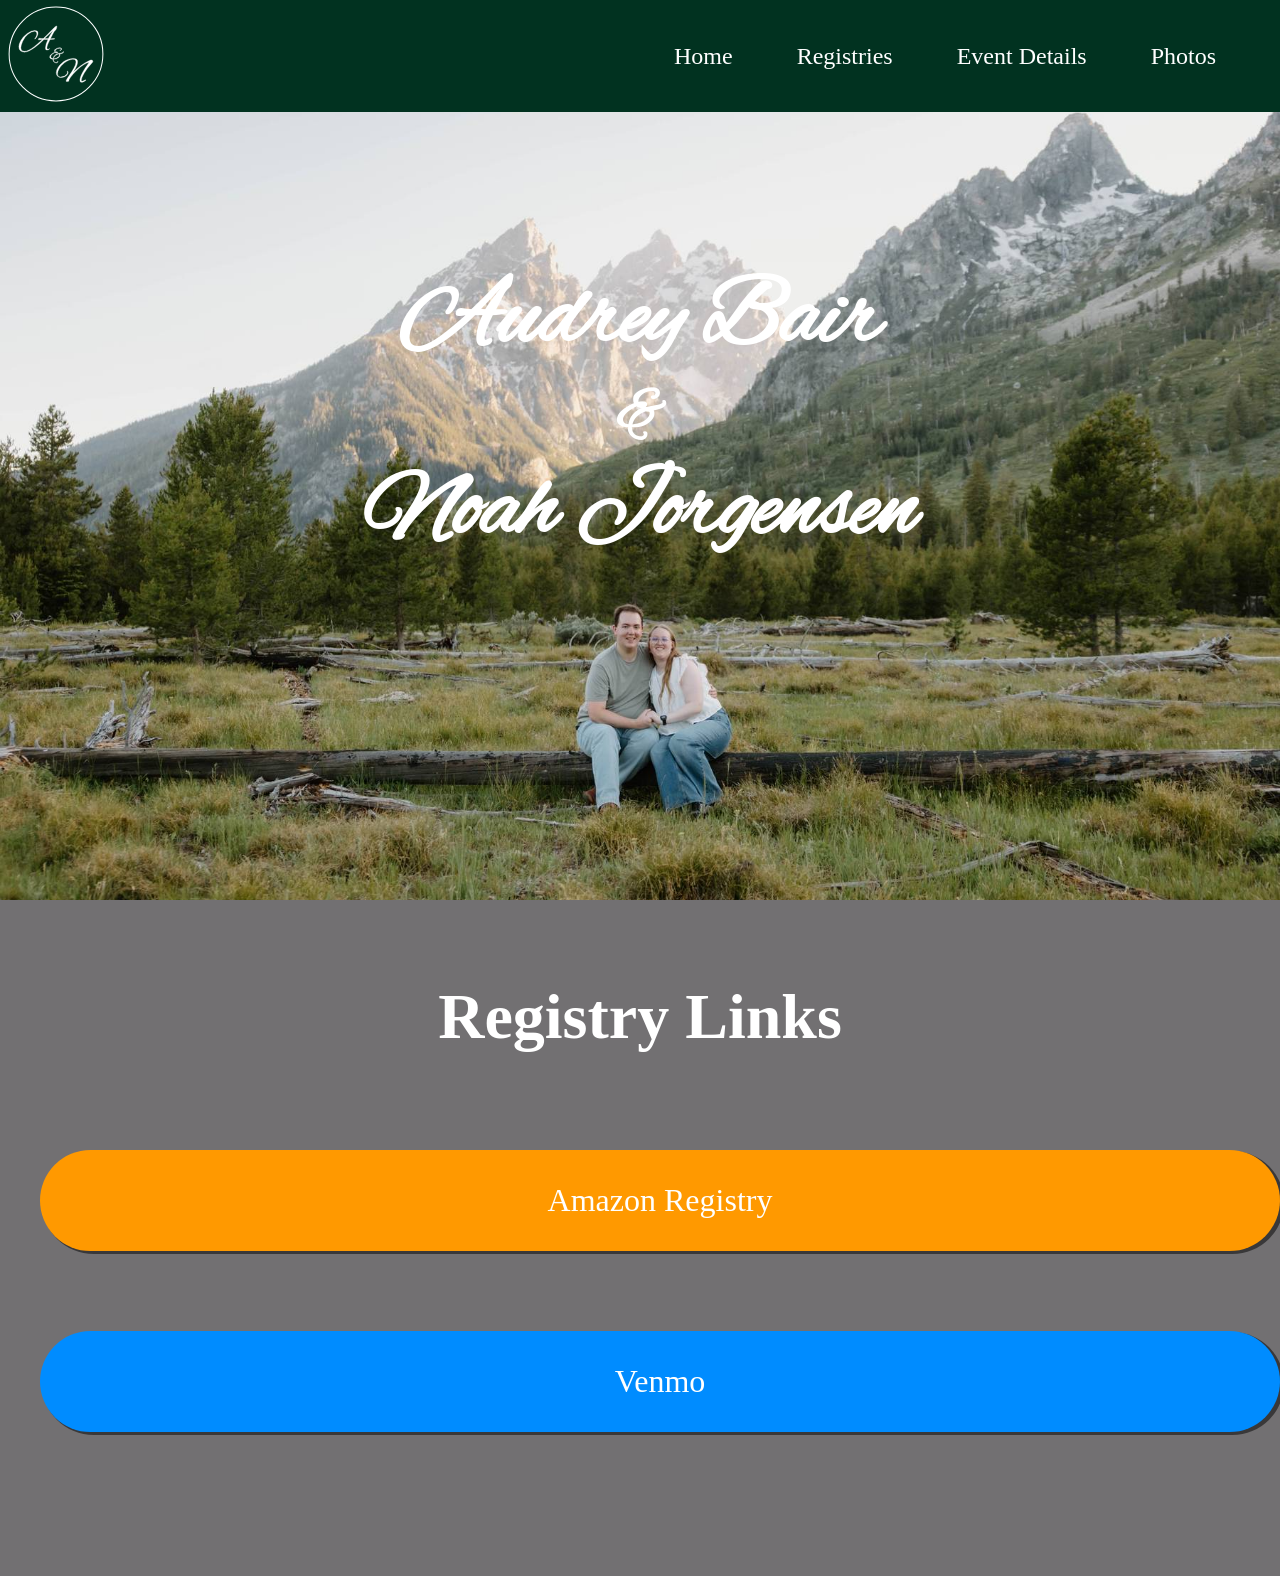
==== index.html @ b53f23a0 "more improved registry link section" ====
<!doctype html>
<html lang="en">
  <head>
    <meta charset="UTF-8" />
    <meta name="viewport" content="width=device-width, initial-scale=1.0" />
    <title>Audrey & Noah</title>

    <!-- stop bots from scraping the page -->
    <meta name="robots" content="noindex, nofollow" />

    <!-- stylesheet -->
    <link rel="stylesheet" href="assets/css/styles.css" />

    <!-- scripts -->
    <script src="assets/scripts/main.js" defer></script>

    <!-- favicon -->
    <link rel="icon" href="assets/images/favicon.svg" type="image/svg+xml" />
  </head>
  <body>
    <header>
      <nav class="navbar">
        <div class="logo">
          <a href="index.html"><img src="assets/images/logo.svg" /></a>
        </div>
        <ul class="nav-links" id="nav-links">
          <li><a href="index.html">Home</a></li>
          <li><a href="#registries">Registries</a></li>
          <li><a href="event-details.html">Event Details</a></li>
          <li><a href="engagement-photos.html">Photos</a></li>
        </ul>
        <button class="hamburger" id="hamburger" aria-label="Toggle navigation">
          <i class="nf nf-md-menu" id="open-hamburger"></i>
          <i class="nf nf-md-close" id="close-hamburger"></i>
        </button>
      </nav>
    </header>

    <main>
      <div class="hero">
        <h1 class="hero-text">
          Audrey Bair
          <div id="ampersand">&</div>
          Noah Jorgensen
        </h1>
      </div>

      <div class="link-section" id="registries">
        <h1>Registry Links</h1>
        <ul id="registry-links">
          <li id="amazon-registry-link">
            <a
              href="https://www.amazon.com/wedding/share/bairandjorgensen"
              target="_blank"
            >
              Amazon Registry
            </a>
          </li>
          <li id="venmo-registry-link">
            <a href="https://account.venmo.com/u/AudreylBair" target="_blank"
              >Venmo</a
            >
          </li>
        </ul>
      </div>
    </main>
  </body>
</html>
---- assets/css/styles.css ----
@import "https://www.nerdfonts.com/assets/css/webfont.css";

@font-face {
    font-family: 'AlexBrush';
    src: url('../fonts/alexbrush-regular-webfont.woff2') format('woff2'),
         url('../fonts/alexbrush-regular-webfont.woff') format('woff'),
         url('../fonts/AlexBrush-Regular.ttf') format('truetype');
    font-weight: normal;
    font-style: normal;
    font-display: swap;
}

* {
    box-sizing: border-box;
    font-size: 100%;
}

html, body {
  margin: 0;
  padding: 0;
  width: 100%;
  height: 100%;
  display: flex;
  flex-direction: column;
  background-color: #727072;
}

.navbar {
    position: fixed;
    top: 0;
    display: flex;
    width: 100%;
    flex-direction: row;
    background-color: #013220;
    height: 7rem;
    align-items: center;

    .logo img {
        margin-right: auto;
        height: 6rem;
        padding-left: 0.5em;
    }
    
    @media (max-width: 779px){
        .nav-links {
            display: none;
            flex-direction: column;
            position: fixed;
            top: 7rem;
            margin-top: 0;
            background-color: #013220DD;
            width: 100%;
            height: calc(100vh - 7rem);
            text-align: center;
            li {
                padding: 2em;
                margin-left: auto;
                margin-right: auto;
                display: block;
                list-style-type: none;
            }
            a {
                text-decoration: none;
                color: white;
                font-size: 4em;
            }
        }

        .hamburger {
            display: inline-block;
            background: none;
            border: none;
            font-size: 3.5em;
            margin-left: auto;
            color: white;
            vertical-align: middle;
            margin-right: 0.5em;

            #close-hamburger {
                display: none;
            }
        }
        .hamburger:hover {
            cursor: pointer;
        }
    }
    
    @media (min-width: 780px){
        .nav-links {
            align-self: center;
            display: flex;
            gap: 4em;
            justify-self: flex-end;
            margin-left: auto;
            padding-right: 4em;
            flex-direction: row;

            li {
                list-style-type: none;
                display: block;
                margin: 0;
                padding: 0;
            }
            a {
                text-decoration: none;
                color: white;
                font-size: 1.5em;
            }
        }

        .hamburger {
            display: none;
        }
    }
}

.hero {
    display: flex;
    justify-content: center;
    background-image: url('../images/hero.jpg');
    background-size: cover;
    background-position: center;
    /* aspect-ratio: 16 / 9; */
    width: 100%;
    height: calc(100vh - 7rem);
    margin-top: 7rem;
    text-align: center;
    padding-top: 10vh;

    .hero-text {
        font-family: 'AlexBrush', cursive;
        color: white;
        font-size: 6rem;
        line-height: 1.2;

        #ampersand {
           font-size: 4rem;
        }
     }
}

.link-section {
    color: white;
    margin-top: 5rem;
    margin-bottom: 9rem;

    h1 {
        font-size: 4rem;
        justify-self: center;
        text-align: center;
        margin-top: 3rem;
        margin-bottom: 6rem;
    }

    #registry-links {
        display: flex;
        flex-direction: column;
        justify-self: center;
        text-align: center;
        gap: 5rem;
        li {
            list-style-type: none;
            border-radius: 9999px;
            box-shadow: 3px 2px 0 1px rgba(0, 0, 0, 0.5);
            a {
                padding: 2rem;
                display: block;
                text-decoration: none;
                color: white;
                font-size: 2rem;
                box-decoration-break: clone;
                -webkit-box-decoration-break: clone;
            }
            
        }
        li:active {
            transform: scale(0.98);
        }

        #amazon-registry-link {
            background-color: #FF9900;
        }
        #amazon-registry-link:hover {
            background-color: #cc7a00;
        }
        
        #venmo-registry-link {
            background-color: #008CFF;
        }
        #venmo-registry-link:hover {
            background-color: #0070CC;
        }
    }
}
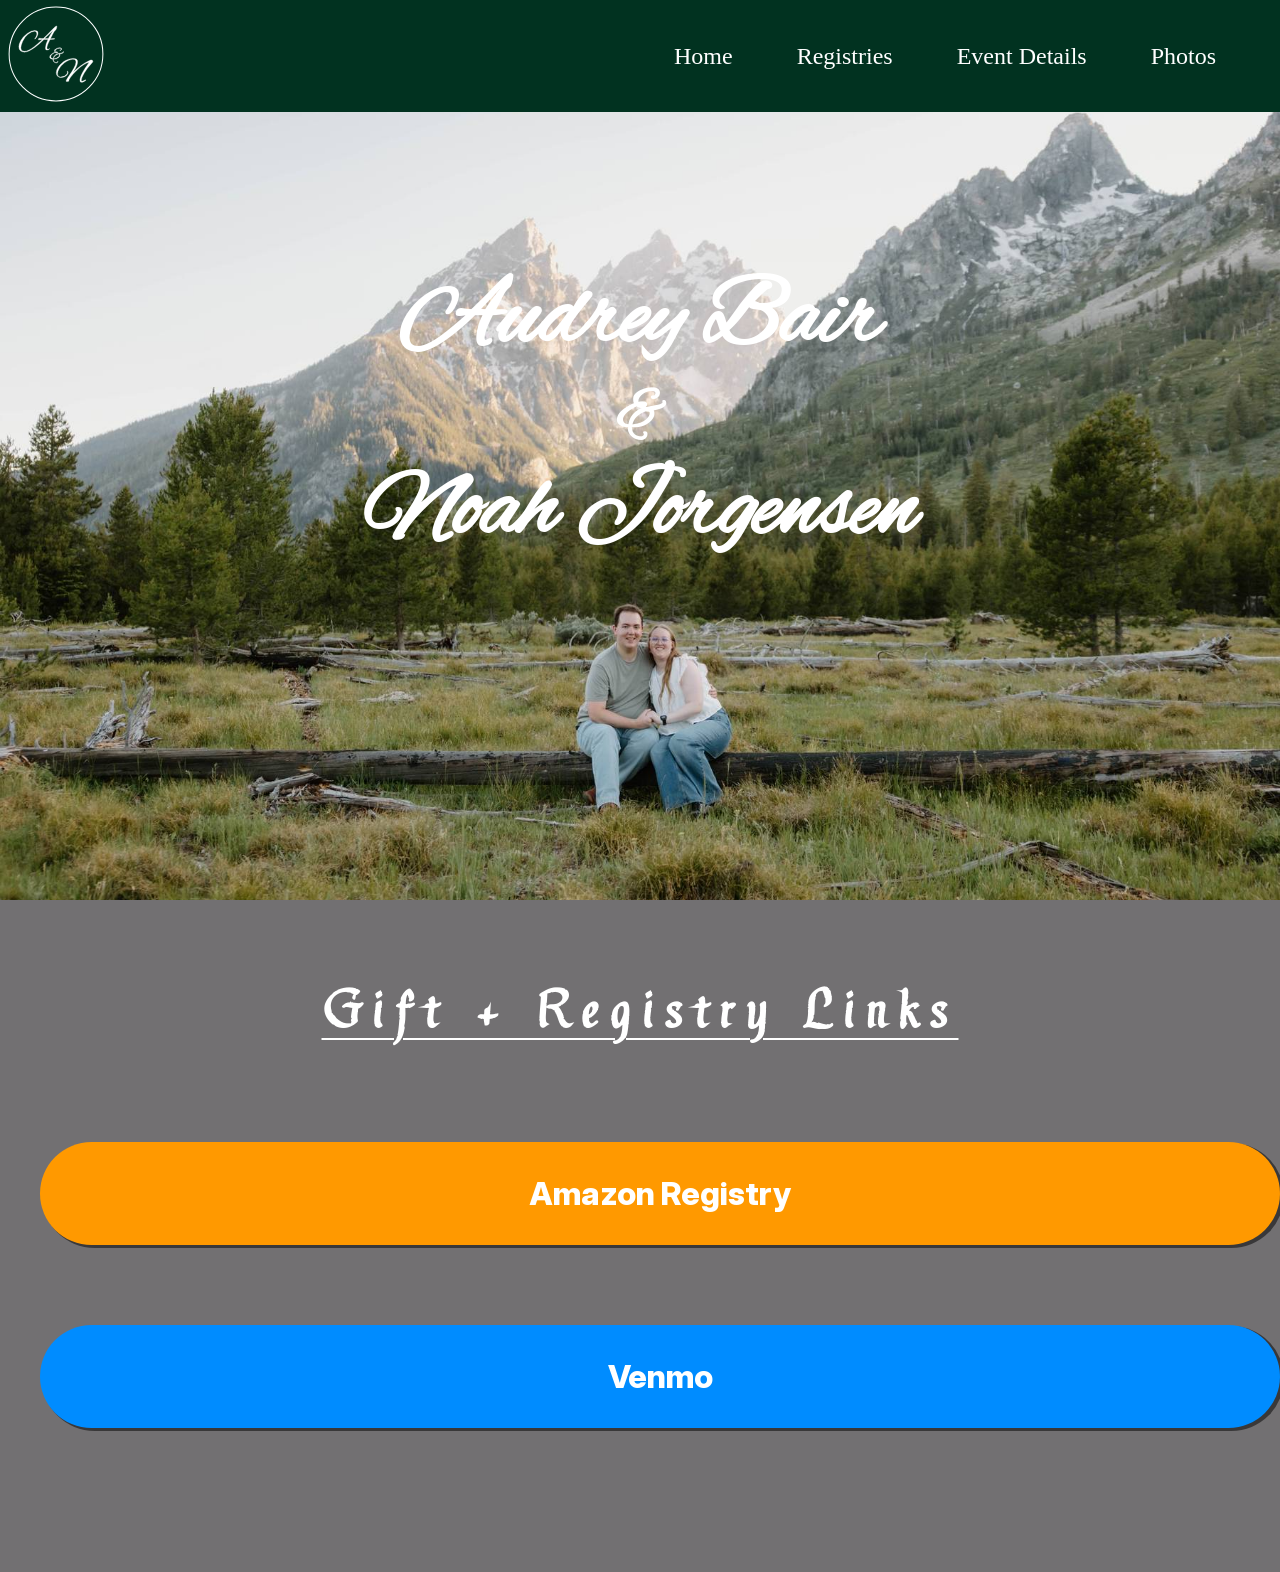
==== commit 1d0c7a59: "added Gothic Ultra OT font and fixed some styling in the link section" ====
--- a/index.html
+++ b/index.html
@@ -46,7 +46,7 @@
       </div>
 
       <div class="link-section" id="registries">
-        <h1>Registry Links</h1>
+        <h1>Gift + Registry Links</h1>
         <ul id="registry-links">
           <li id="amazon-registry-link">
             <a
--- a/assets/css/styles.css
+++ b/assets/css/styles.css
@@ -1,4 +1,6 @@
 @import "https://www.nerdfonts.com/assets/css/webfont.css";
+@import url("../fonts/inter.css");
+@import url("../fonts/gothic_ultra_ot.css");
 
 @font-face {
     font-family: 'AlexBrush';
@@ -145,11 +147,17 @@
     margin-bottom: 9rem;
 
     h1 {
+        font-family: "gothic_ultra_otregular";
+        letter-spacing: 0.5ch;
+        text-decoration: underline;
+        text-underline-offset: 0.15em;
+        text-decoration-thickness: 2px;
         font-size: 4rem;
-        justify-self: center;
         text-align: center;
         margin-top: 3rem;
         margin-bottom: 6rem;
+        margin-left: auto;
+        margin-right: auto;
     }
 
     #registry-links {
@@ -158,6 +166,8 @@
         justify-self: center;
         text-align: center;
         gap: 5rem;
+        font-family: "InterVariable";
+        font-weight: 800;
         li {
             list-style-type: none;
             border-radius: 9999px;
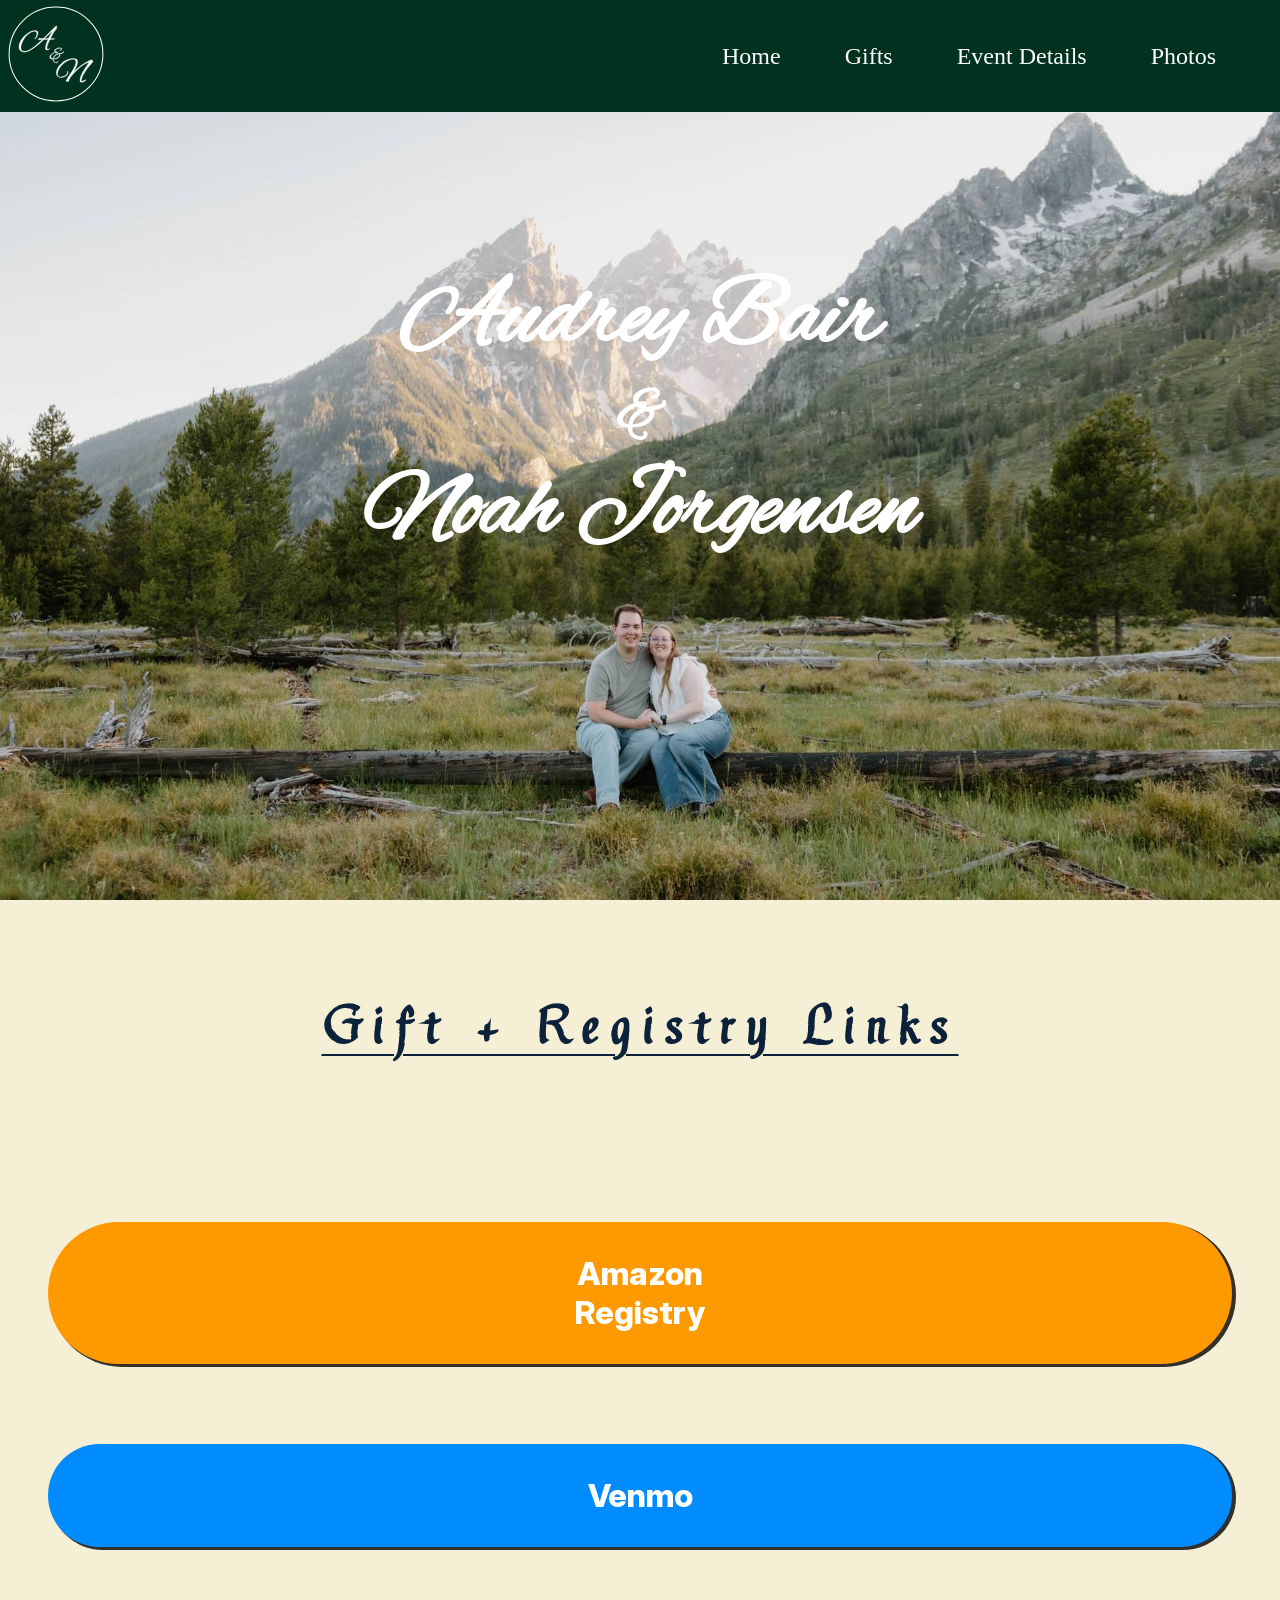
==== commit 69b4e0fb: "trying to fix the formatting" ====
--- a/index.html
+++ b/index.html
@@ -25,7 +25,7 @@
         </div>
         <ul class="nav-links" id="nav-links">
           <li><a href="index.html">Home</a></li>
-          <li><a href="#registries">Registries</a></li>
+          <li><a href="#registries">Gifts</a></li>
           <li><a href="event-details.html">Event Details</a></li>
           <li><a href="engagement-photos.html">Photos</a></li>
         </ul>
--- a/assets/css/styles.css
+++ b/assets/css/styles.css
@@ -24,7 +24,8 @@
   height: 100%;
   display: flex;
   flex-direction: column;
-  background-color: #727072;
+  background-color: #F5EFD6;
+  color: #0C223B;
 }
 
 .navbar {
@@ -147,6 +148,7 @@
     margin-bottom: 9rem;
 
     h1 {
+        color: #0C223B;
         font-family: "gothic_ultra_otregular";
         letter-spacing: 0.5ch;
         text-decoration: underline;
@@ -158,21 +160,26 @@
         margin-bottom: 6rem;
         margin-left: auto;
         margin-right: auto;
+        padding: 1rem;
     }
 
     #registry-links {
+        padding: 3rem;
         display: flex;
         flex-direction: column;
         justify-self: center;
-        text-align: center;
         gap: 5rem;
         font-family: "InterVariable";
         font-weight: 800;
         li {
             list-style-type: none;
             border-radius: 9999px;
-            box-shadow: 3px 2px 0 1px rgba(0, 0, 0, 0.5);
+            box-shadow: 3px 2px 0 1px rgba(0, 0, 0, 0.8);
             a {
+                text-align: center;
+                margin-left: auto;
+                margin-right: auto;
+                max-width: 20rem;
                 padding: 2rem;
                 display: block;
                 text-decoration: none;
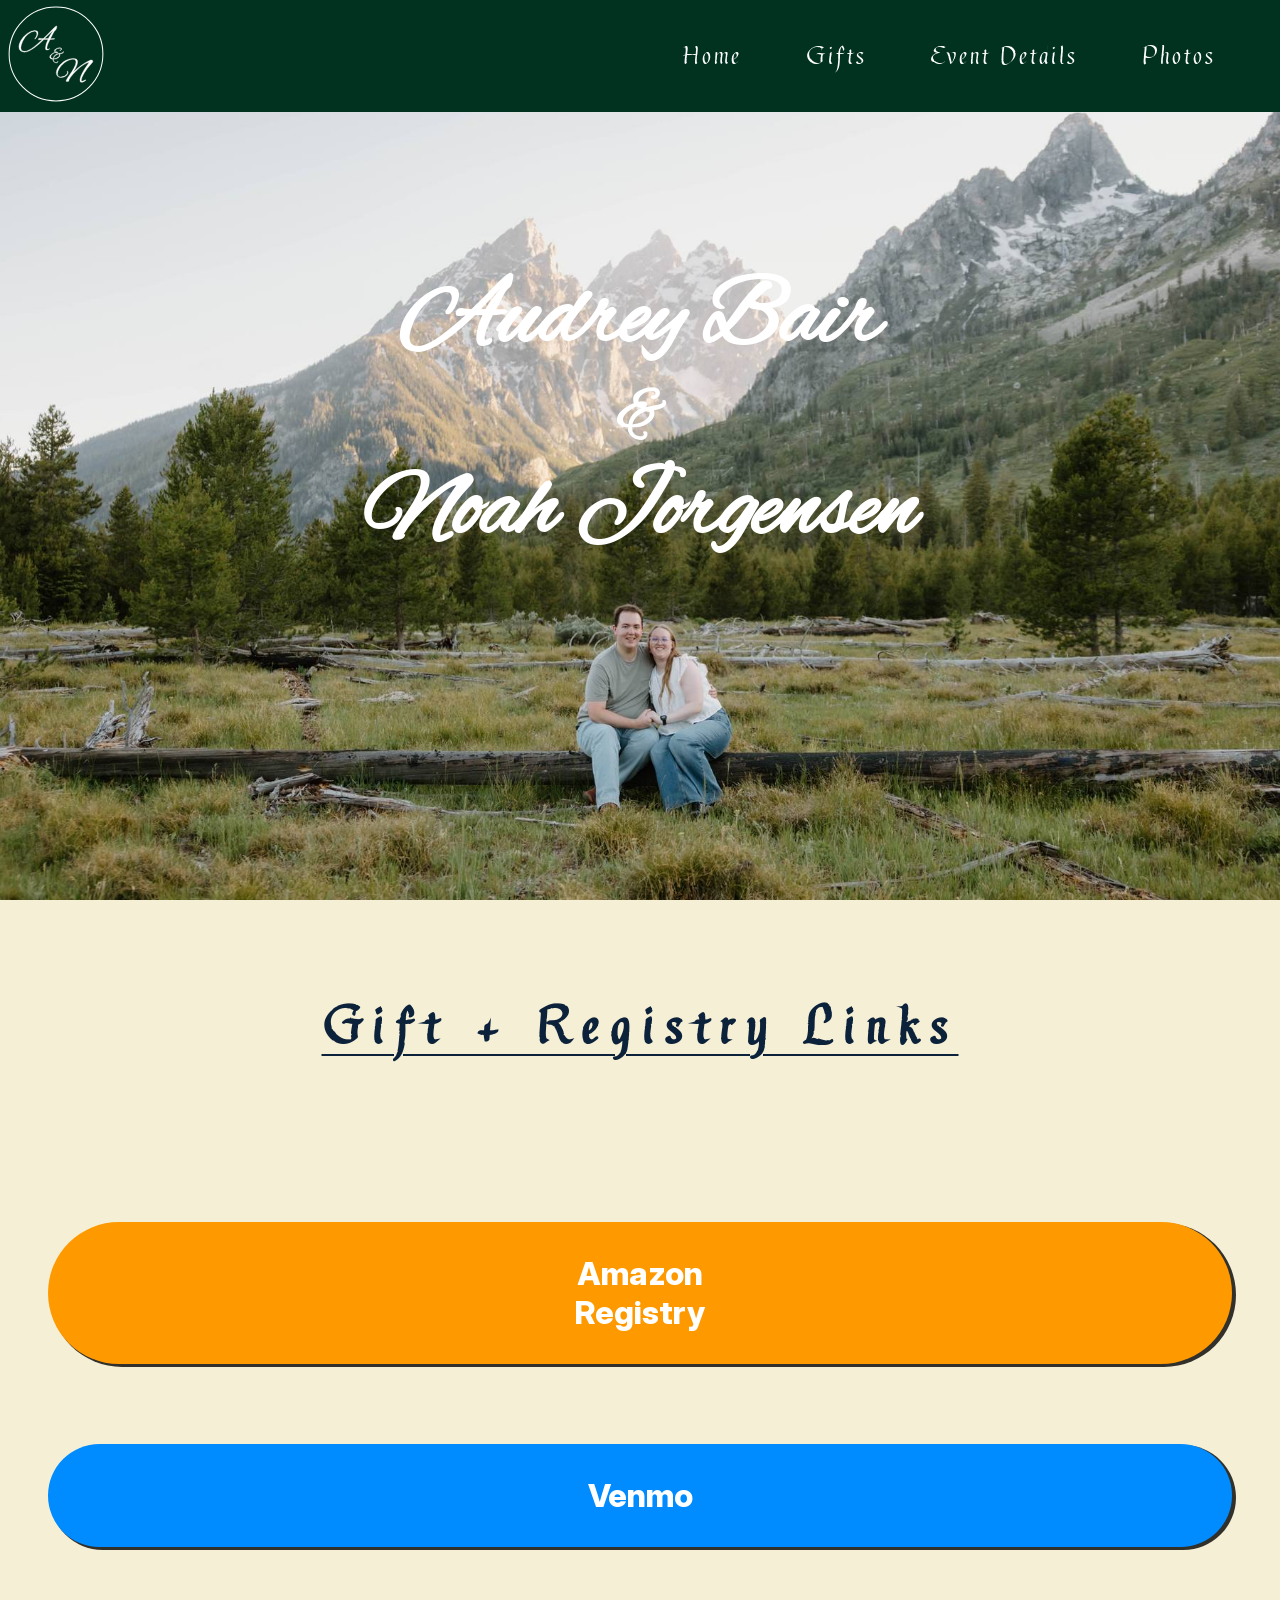
==== commit d3395583: "fixe nav menu with help from ai" ====
--- a/index.html
+++ b/index.html
@@ -46,7 +46,7 @@
       </div>
 
       <div class="link-section" id="registries">
-        <h1>Gift + Registry Links</h1>
+        <h2>Gift + Registry Links</h1>
         <ul id="registry-links">
           <li id="amazon-registry-link">
             <a
--- a/assets/css/styles.css
+++ b/assets/css/styles.css
@@ -28,7 +28,24 @@
   color: #0C223B;
 }
 
+h2 {
+    font-family: "gothic_ultra_otregular";
+    letter-spacing: 0.5ch;
+    text-decoration: underline;
+    text-underline-offset: 0.15em;
+    text-decoration-thickness: 2px;
+    font-size: 4rem;
+    text-align: center;
+    margin-top: 3rem;
+    margin-bottom: 6rem;
+    margin-left: auto;
+    margin-right: auto;
+    padding: 1rem;
+}
+
 .navbar {
+    font-family: "gothic_ultra_otregular";
+    letter-spacing: 0.5ch;
     position: fixed;
     top: 0;
     display: flex;
@@ -42,6 +59,10 @@
         margin-right: auto;
         height: 6rem;
         padding-left: 0.5em;
+    }
+
+    .nav-links {
+        display: none;
     }
     
     @media (max-width: 779px){
@@ -54,11 +75,10 @@
             background-color: #013220DD;
             width: 100%;
             height: calc(100vh - 7rem);
-            text-align: center;
+            text-align: right;
             li {
                 padding: 2em;
                 margin-left: auto;
-                margin-right: auto;
                 display: block;
                 list-style-type: none;
             }
@@ -107,7 +127,7 @@
             a {
                 text-decoration: none;
                 color: white;
-                font-size: 1.5em;
+                font-size: 2em;
             }
         }
 
@@ -147,20 +167,8 @@
     margin-top: 5rem;
     margin-bottom: 9rem;
 
-    h1 {
+    h2 {
         color: #0C223B;
-        font-family: "gothic_ultra_otregular";
-        letter-spacing: 0.5ch;
-        text-decoration: underline;
-        text-underline-offset: 0.15em;
-        text-decoration-thickness: 2px;
-        font-size: 4rem;
-        text-align: center;
-        margin-top: 3rem;
-        margin-bottom: 6rem;
-        margin-left: auto;
-        margin-right: auto;
-        padding: 1rem;
     }
 
     #registry-links {
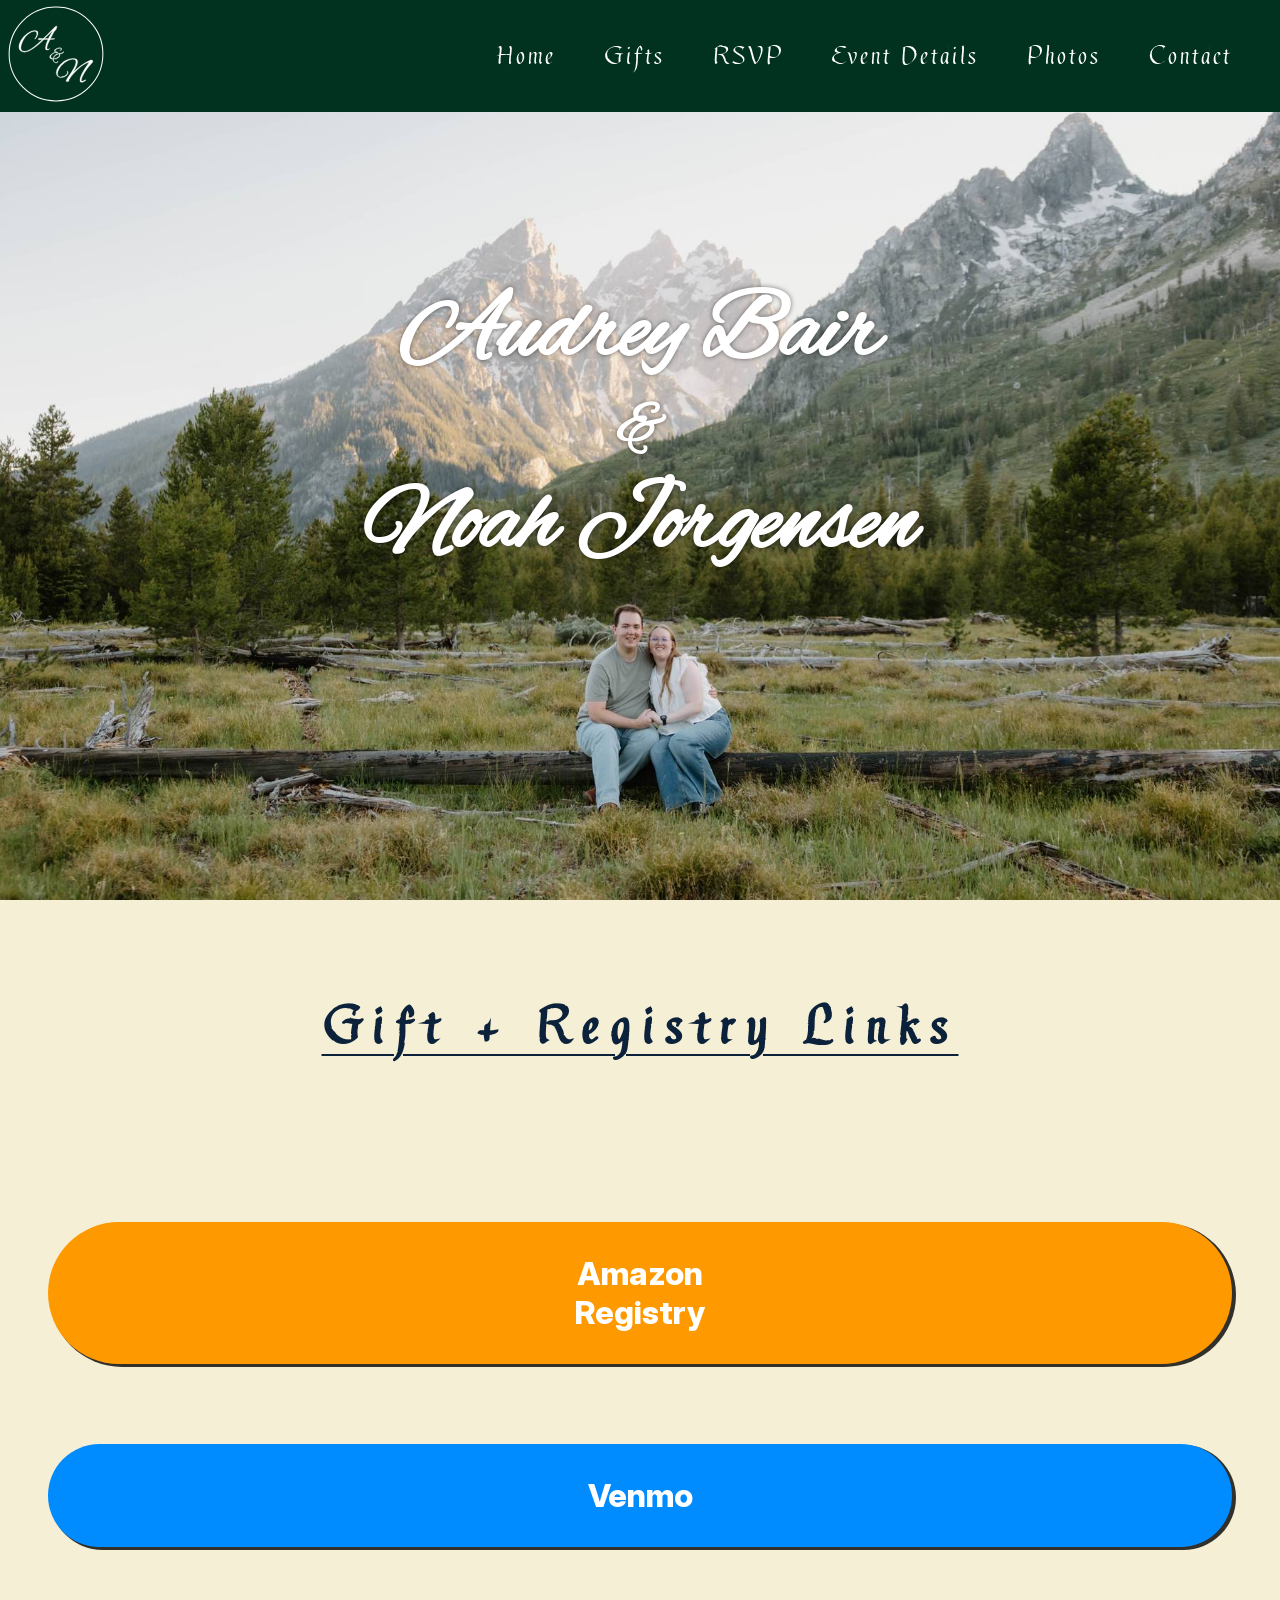
==== commit b8f0beba: "added new pages and links. fixed broken link" ====
--- a/index.html
+++ b/index.html
@@ -26,8 +26,10 @@
         <ul class="nav-links" id="nav-links">
           <li><a href="index.html">Home</a></li>
           <li><a href="#registries">Gifts</a></li>
+          <li><a href="https://forms.gle/cAbMbGVrTNaUmEsQ9" target="_blank">RSVP</a></li>
           <li><a href="event-details.html">Event Details</a></li>
           <li><a href="engagement-photos.html">Photos</a></li>
+          <li><a href="contact.html">Contact</a></li>
         </ul>
         <button class="hamburger" id="hamburger" aria-label="Toggle navigation">
           <i class="nf nf-md-menu" id="open-hamburger"></i>
--- a/assets/css/styles.css
+++ b/assets/css/styles.css
@@ -44,6 +44,7 @@
 }
 
 .navbar {
+    z-index: 100;
     font-family: "gothic_ultra_otregular";
     letter-spacing: 0.5ch;
     position: fixed;
@@ -60,12 +61,8 @@
         height: 6rem;
         padding-left: 0.5em;
     }
-
-    .nav-links {
-        display: none;
-    }
     
-    @media (max-width: 779px){
+    @media (max-width: 870px){
         .nav-links {
             display: none;
             flex-direction: column;
@@ -76,8 +73,10 @@
             width: 100%;
             height: calc(100vh - 7rem);
             text-align: right;
+            overflow: auto;
+            padding: 1.5rem;
             li {
-                padding: 2em;
+                padding: 1.5em;
                 margin-left: auto;
                 display: block;
                 list-style-type: none;
@@ -108,14 +107,14 @@
         }
     }
     
-    @media (min-width: 780px){
+    @media (min-width: 870px){
         .nav-links {
             align-self: center;
             display: flex;
-            gap: 4em;
+            gap: 3em;
             justify-self: flex-end;
             margin-left: auto;
-            padding-right: 4em;
+            padding-right: 3em;
             flex-direction: row;
 
             li {
@@ -148,9 +147,13 @@
     height: calc(100vh - 7rem);
     margin-top: 7rem;
     text-align: center;
-    padding-top: 10vh;
+    text-shadow: 0 0 5px rgba(0, 0, 0, 0.5);
+    padding-left: 2rem;
+    padding-right: 2rem;
 
     .hero-text {
+        align-self: center;
+        transform: translateY(-8vh);
         font-family: 'AlexBrush', cursive;
         color: white;
         font-size: 6rem;
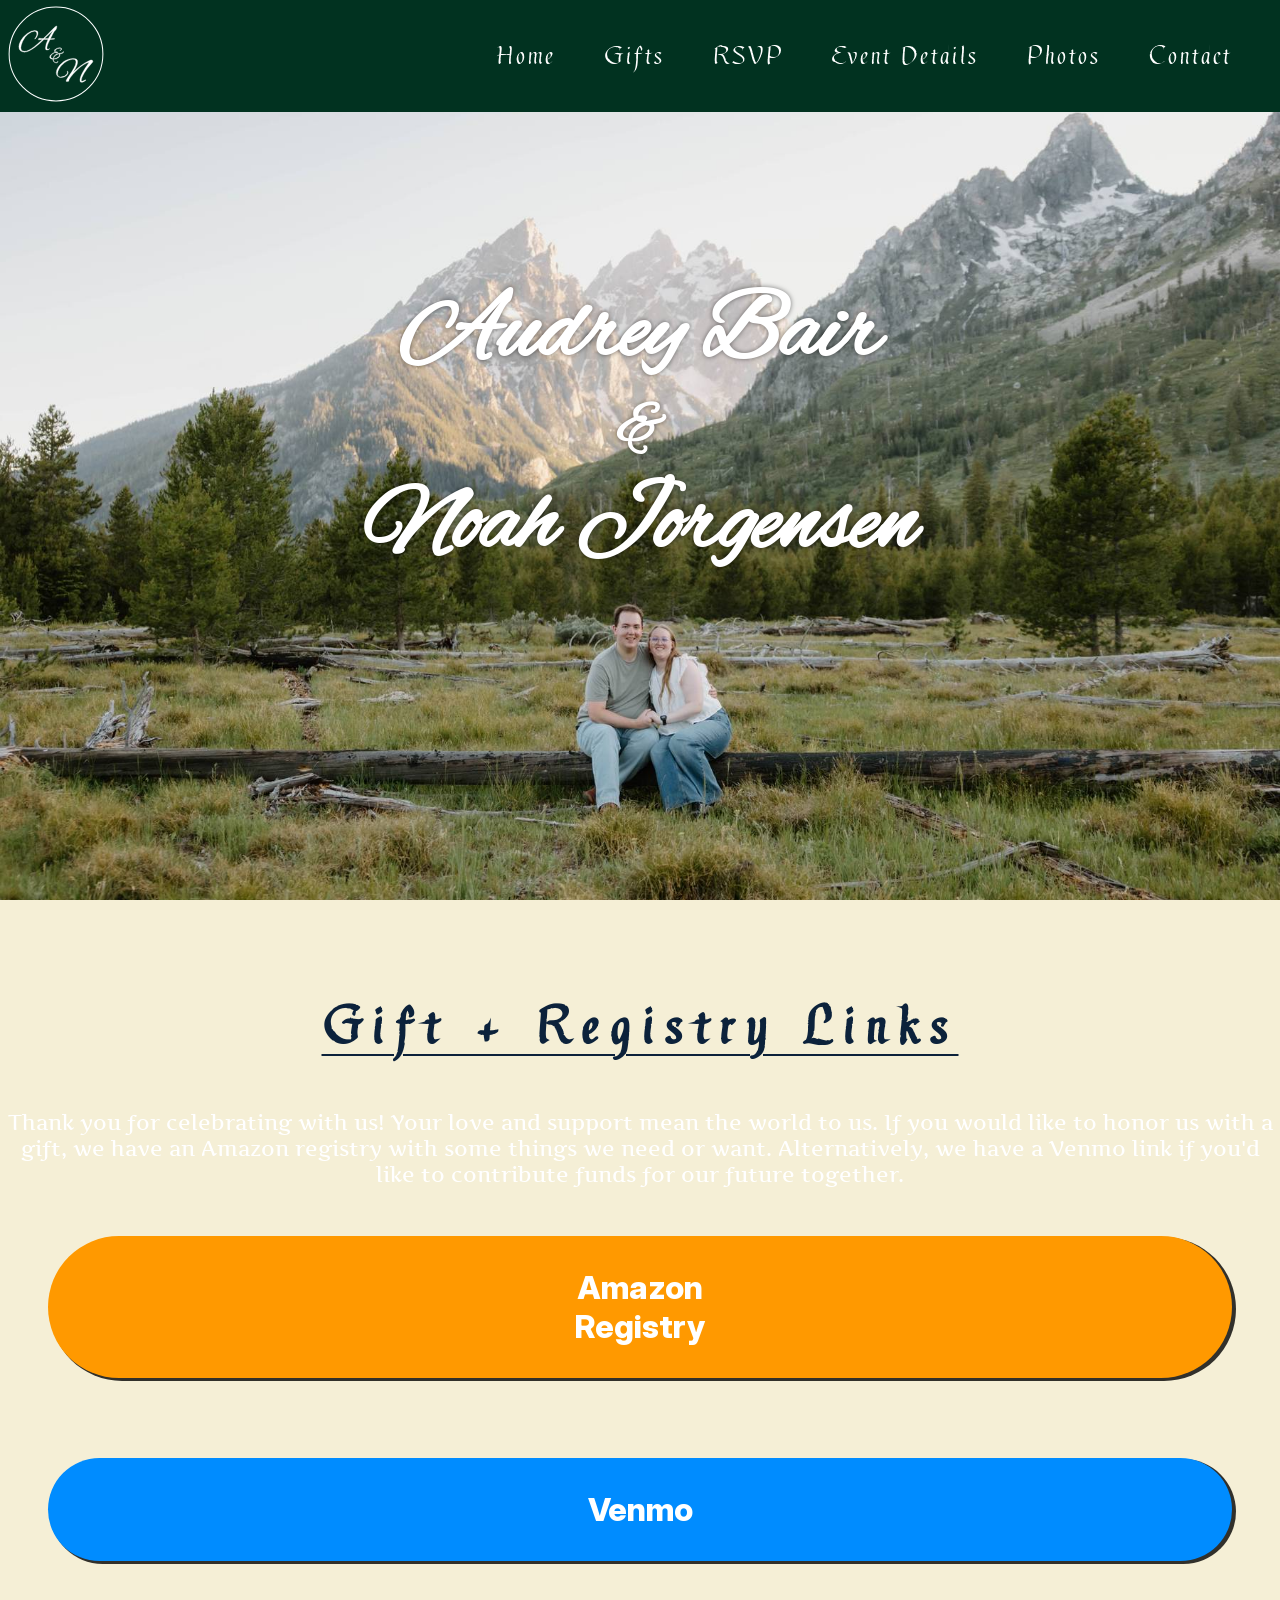
==== commit c710f0f3: "added a blurb before links" ====
--- a/index.html
+++ b/index.html
@@ -49,6 +49,13 @@
 
       <div class="link-section" id="registries">
         <h2>Gift + Registry Links</h1>
+          <p>
+            <!-- <img src="https://media4.giphy.com/media/v1.Y2lkPTc5MGI3NjExM3RsNmVkcTM2eGZrbG8ydHQ1M2JyNjFkMzEzNXd2bm1tdnpldHZ0ciZlcD12MV9pbnRlcm5hbF9naWZfYnlfaWQmY3Q9Zw/eV3B6VcUIrBFm/giphy.gif"> -->
+            Thank you for celebrating with us!
+            Your love and support mean the world to us.
+            If you would like to honor us with a gift, we have an Amazon registry with some things we need or want.
+            Alternatively, we have a Venmo link if you'd like to contribute funds for our future together.
+        </p>
         <ul id="registry-links">
           <li id="amazon-registry-link">
             <a
--- a/assets/css/styles.css
+++ b/assets/css/styles.css
@@ -1,6 +1,7 @@
 @import "https://www.nerdfonts.com/assets/css/webfont.css";
 @import url("../fonts/inter.css");
 @import url("../fonts/gothic_ultra_ot.css");
+@import url("../fonts/artifika.css");
 
 @font-face {
     font-family: 'AlexBrush';
@@ -15,17 +16,21 @@
 * {
     box-sizing: border-box;
     font-size: 100%;
+    margin: 0;
+    padding: 0;
 }
 
 html, body {
-  margin: 0;
-  padding: 0;
-  width: 100%;
-  height: 100%;
-  display: flex;
-  flex-direction: column;
-  background-color: #F5EFD6;
-  color: #0C223B;
+    width: 100%;
+    height: 100%;
+    display: flex;
+    flex-direction: column;
+    background-color: #F5EFD6;
+    color: #0C223B;
+}
+
+body {
+    margin-top: 7rem;
 }
 
 h2 {
@@ -34,13 +39,37 @@
     text-decoration: underline;
     text-underline-offset: 0.15em;
     text-decoration-thickness: 2px;
+    margin-top: 1em;
+    margin-bottom: 0.5em;
     font-size: 4rem;
     text-align: center;
-    margin-top: 3rem;
-    margin-bottom: 6rem;
     margin-left: auto;
     margin-right: auto;
     padding: 1rem;
+}
+
+h3 {
+    font-family: "gothic_ultra_otregular";
+    letter-spacing: 0.5ch;
+    font-size: 3rem;
+    text-align: center;
+    margin-left: auto;
+    margin-right: auto;
+    padding: 1rem;
+}
+
+p {
+    text-align: center;
+    font-family: "artifika";
+    font-size: 1.3rem;
+}
+
+.email-link {
+    display: block;
+    text-decoration: none;
+    color: inherit;
+    font-size: 1.1em;
+    line-height: 2em;
 }
 
 .navbar {
@@ -145,7 +174,6 @@
     /* aspect-ratio: 16 / 9; */
     width: 100%;
     height: calc(100vh - 7rem);
-    margin-top: 7rem;
     text-align: center;
     text-shadow: 0 0 5px rgba(0, 0, 0, 0.5);
     padding-left: 2rem;
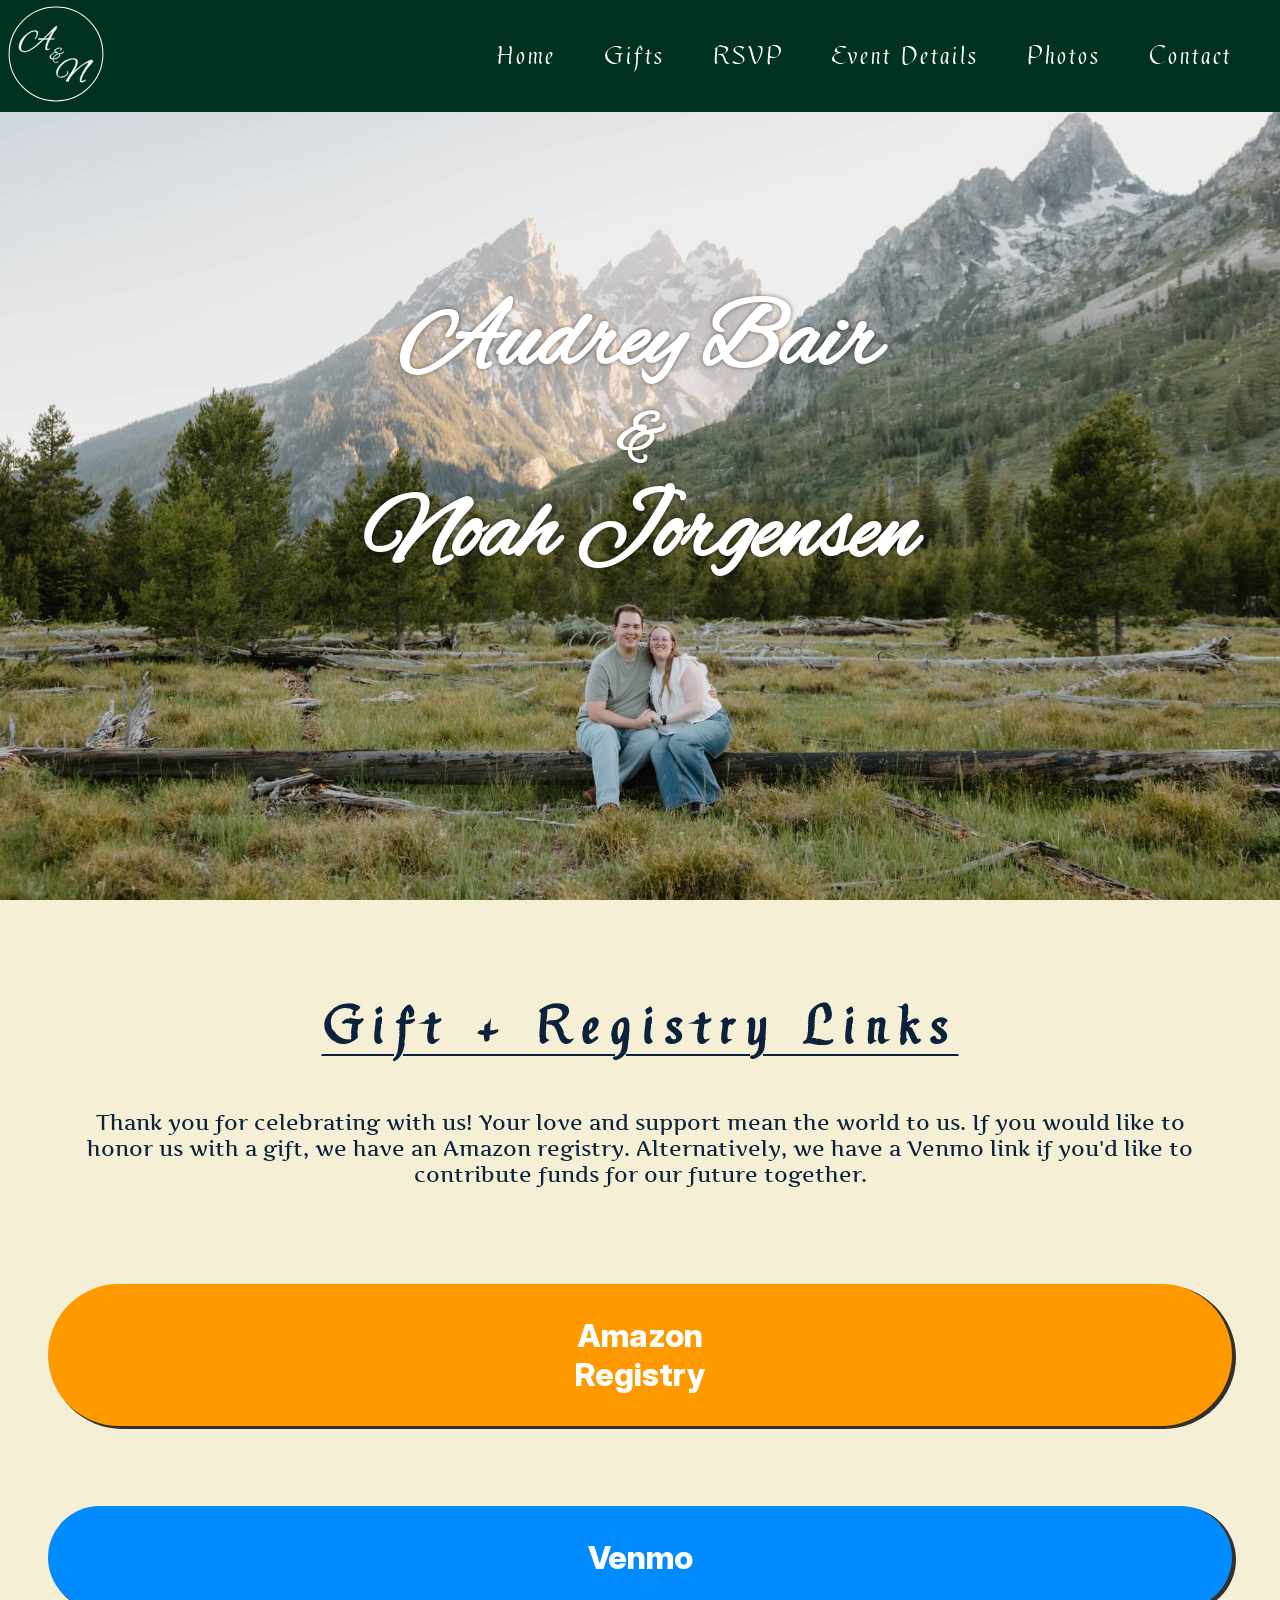
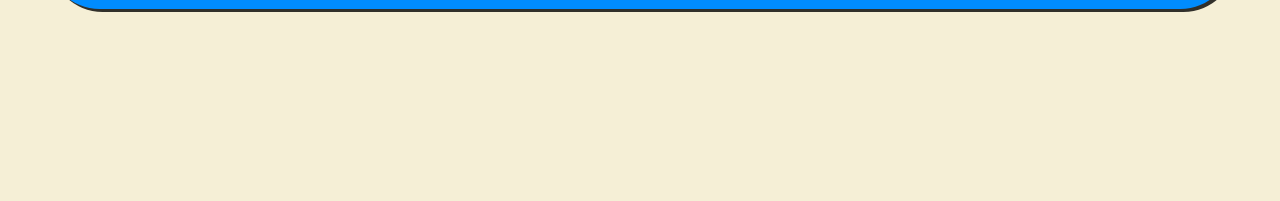
==== commit 51eb15f6: "changed text above links" ====
--- a/index.html
+++ b/index.html
@@ -53,7 +53,7 @@
             <!-- <img src="https://media4.giphy.com/media/v1.Y2lkPTc5MGI3NjExM3RsNmVkcTM2eGZrbG8ydHQ1M2JyNjFkMzEzNXd2bm1tdnpldHZ0ciZlcD12MV9pbnRlcm5hbF9naWZfYnlfaWQmY3Q9Zw/eV3B6VcUIrBFm/giphy.gif"> -->
             Thank you for celebrating with us!
             Your love and support mean the world to us.
-            If you would like to honor us with a gift, we have an Amazon registry with some things we need or want.
+            If you would like to honor us with a gift, we have an Amazon registry.
             Alternatively, we have a Venmo link if you'd like to contribute funds for our future together.
         </p>
         <ul id="registry-links">
--- a/assets/css/styles.css
+++ b/assets/css/styles.css
@@ -13,6 +13,16 @@
     font-display: swap;
 }
 
+:root {
+    color-scheme: light dark;
+    --bg-color: light-dark(#F5EFD6, #2b312b);
+    --text-color: light-dark(#0C223B, white);
+}
+
+:target {
+    scroll-margin-top: 150px;
+}
+
 * {
     box-sizing: border-box;
     font-size: 100%;
@@ -25,8 +35,8 @@
     height: 100%;
     display: flex;
     flex-direction: column;
-    background-color: #F5EFD6;
-    color: #0C223B;
+    background-color: var(--bg-color);
+    color: var(--text-color);
 }
 
 body {
@@ -81,7 +91,7 @@
     display: flex;
     width: 100%;
     flex-direction: row;
-    background-color: #013220;
+    background-color: light-dark(#013220, #01160E);
     height: 7rem;
     align-items: center;
 
@@ -98,7 +108,7 @@
             position: fixed;
             top: 7rem;
             margin-top: 0;
-            background-color: #013220DD;
+            background-color: light-dark(#013220DD, #013220EE);
             width: 100%;
             height: calc(100vh - 7rem);
             text-align: right;
@@ -169,6 +179,12 @@
     display: flex;
     justify-content: center;
     background-image: url('../images/hero.jpg');
+    background-color: transparent;
+    background-blend-mode: darken;
+    @media (prefers-color-scheme: dark) {
+        background-color: rgba(0, 0, 0, 0.25);
+
+    }
     background-size: cover;
     background-position: center;
     /* aspect-ratio: 16 / 9; */
@@ -181,7 +197,7 @@
 
     .hero-text {
         align-self: center;
-        transform: translateY(-8vh);
+        transform: translateY(-7vh);
         font-family: 'AlexBrush', cursive;
         color: white;
         font-size: 6rem;
@@ -194,16 +210,21 @@
 }
 
 .link-section {
-    color: white;
     margin-top: 5rem;
     margin-bottom: 9rem;
-
+    p {
+        padding-left: 4rem;
+        padding-right: 4rem;
+        padding-bottom: 3rem;
+    }
+    
     h2 {
-        color: #0C223B;
-    }
-
+        color: var(--text-color);
+    }
+    
     #registry-links {
         padding: 3rem;
+        color: white;
         display: flex;
         flex-direction: column;
         justify-self: center;
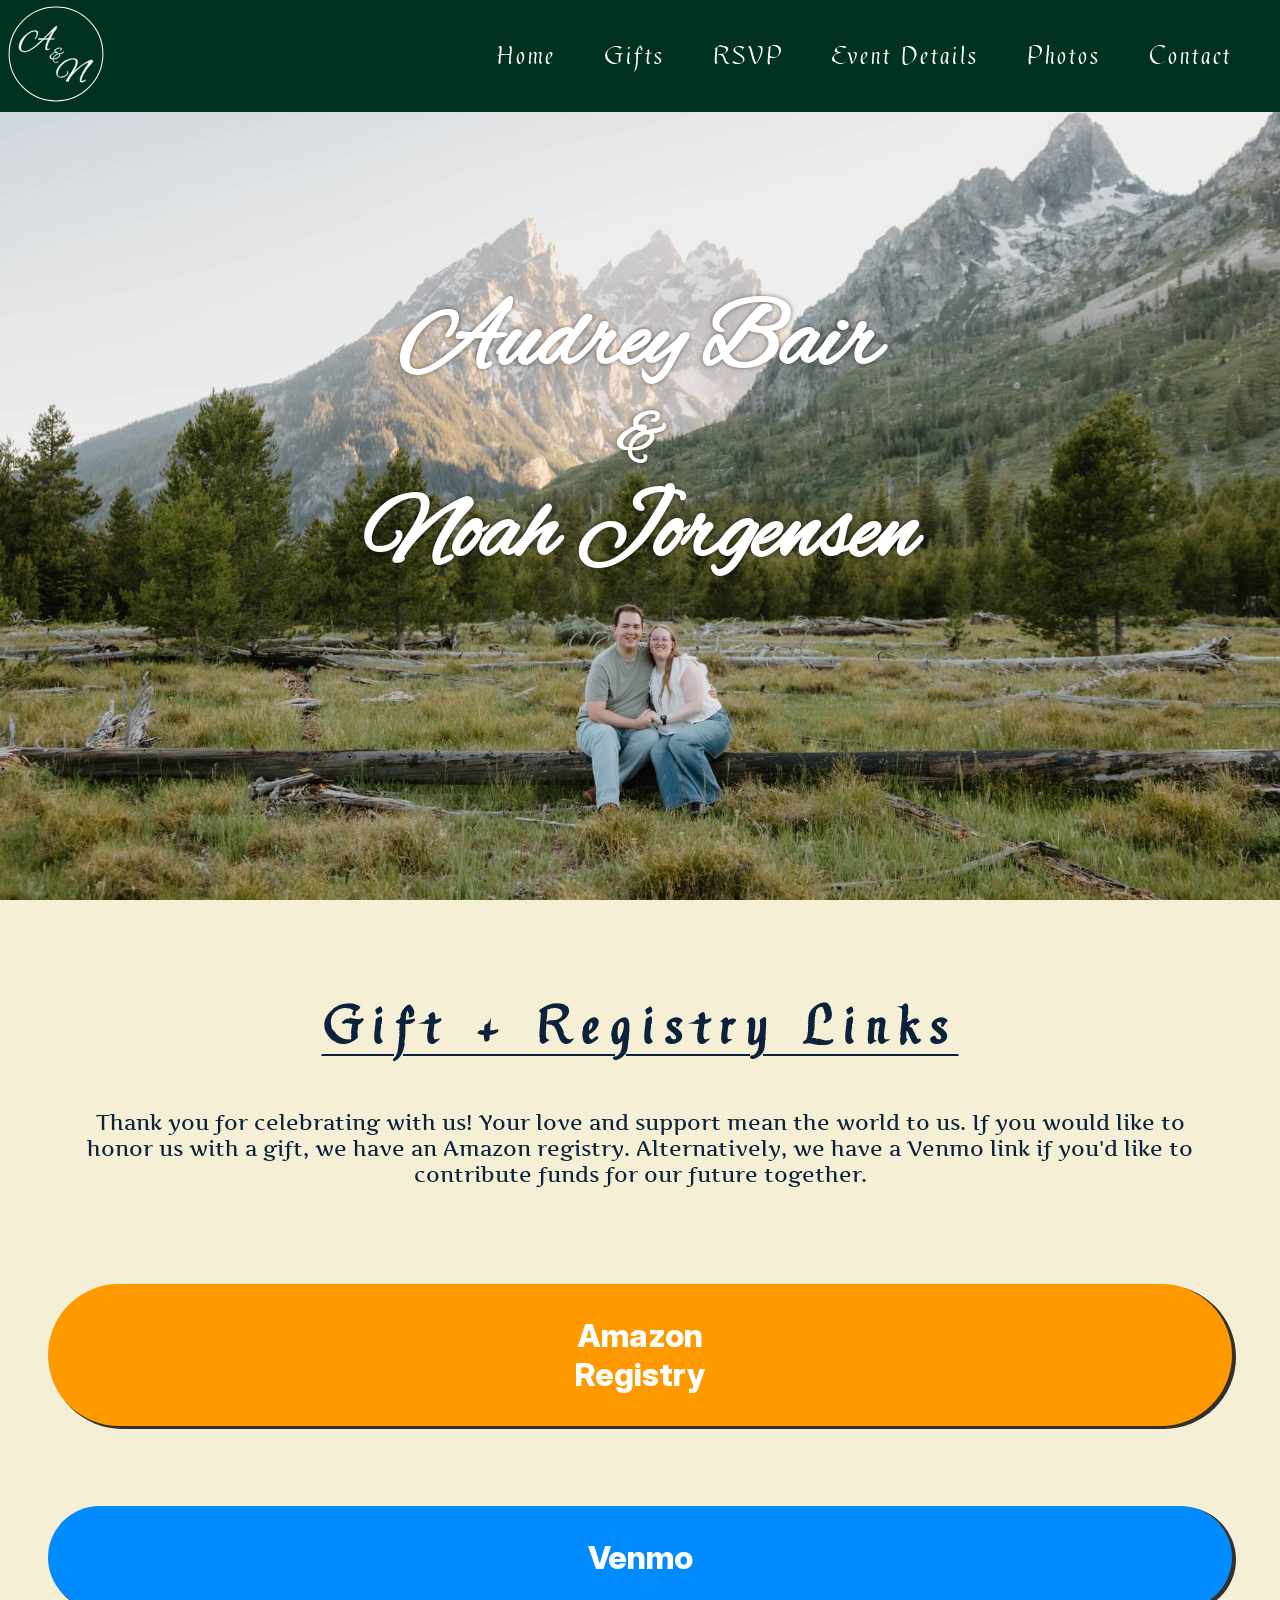
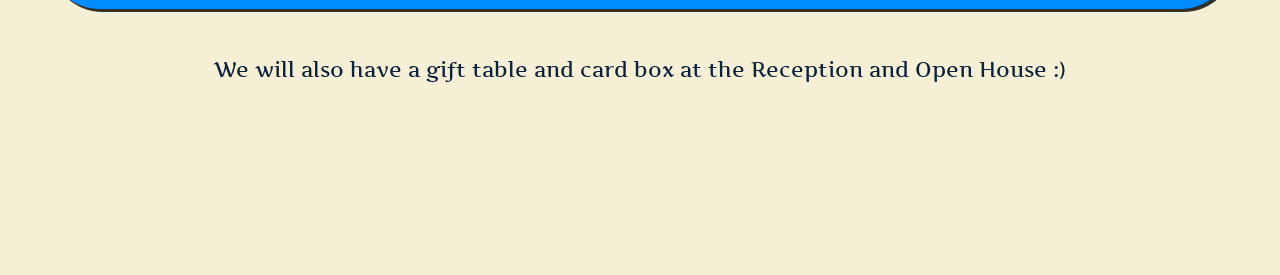
==== commit 011d5966: "aud wanted a blurb" ====
--- a/index.html
+++ b/index.html
@@ -71,6 +71,9 @@
             >
           </li>
         </ul>
+        <p>
+          We will also have a gift table and card box at the Reception and Open House :)
+        </p>
       </div>
     </main>
   </body>
--- a/assets/css/styles.css
+++ b/assets/css/styles.css
@@ -68,10 +68,23 @@
     padding: 1rem;
 }
 
+h4 {
+    font-family: "artifika";
+    font-size: 1.8em;
+    text-align: center;
+    margin-left: auto;
+    margin-right: auto;
+    padding: 0.6rem;
+}
+
 p {
     text-align: center;
     font-family: "artifika";
     font-size: 1.3rem;
+}
+
+sup {
+    font-size: 0.8em;
 }
 
 .email-link {
@@ -269,3 +282,21 @@
         }
     }
 }
+
+.event-details {
+    display: flex;
+    flex-direction: row;
+    margin-left: auto;
+    margin-right: auto;
+    flex-wrap: wrap;
+    /* align-content: center; */
+    align-items: center;
+    justify-content: center;
+    section {
+        display: block;
+        min-width: 20rem;
+        padding-left: 3rem;
+        padding-right: 3rem;
+    }
+    padding-bottom: 3rem;
+}
